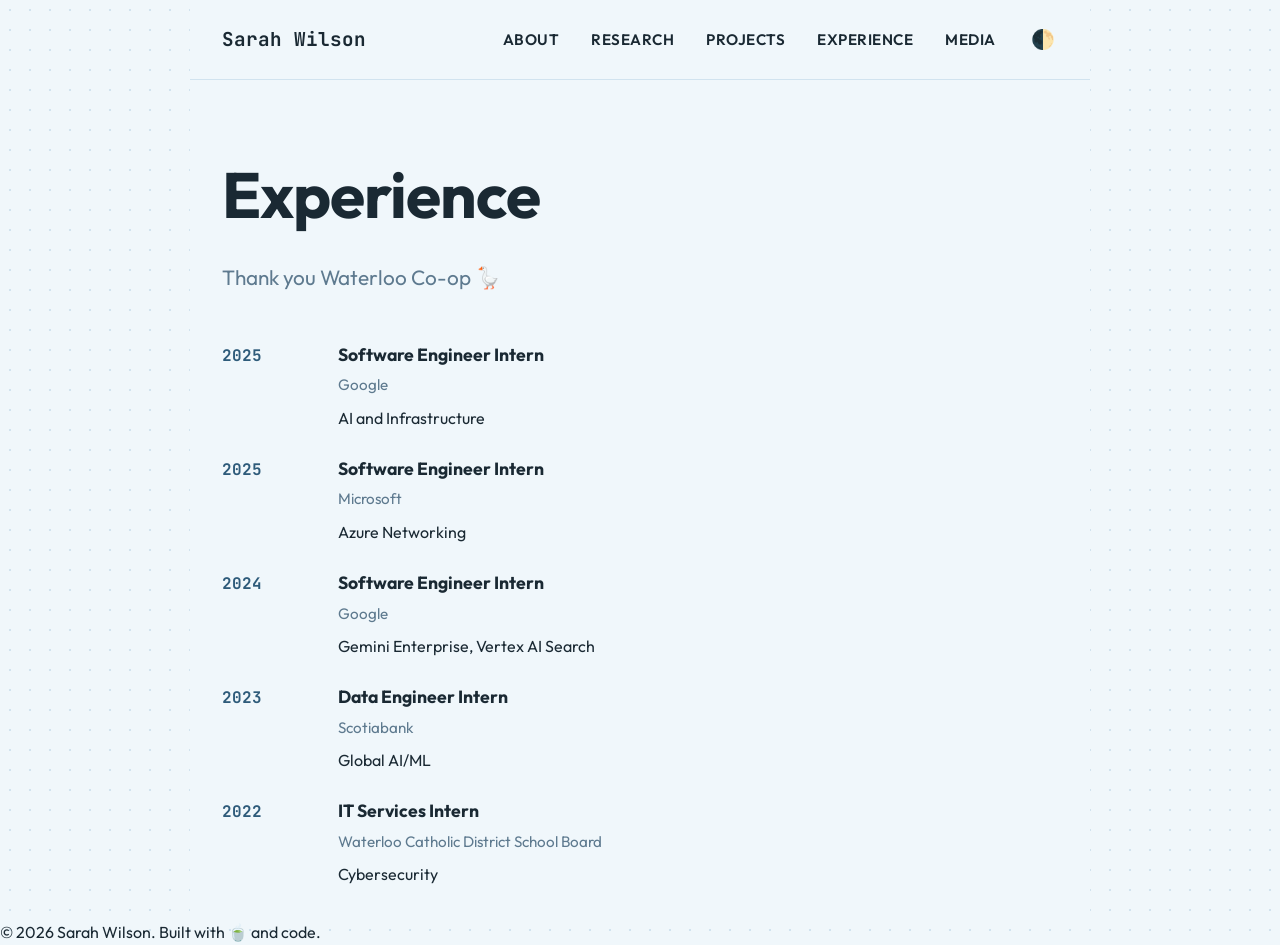
==== experience.html @ e3572818 "Personal website Co-authored-by: Copilot <copilot@github.com>" ====
<!DOCTYPE html>
<html lang="en">
<head>
    <meta charset="UTF-8">
    <meta name="viewport" content="width=device-width, initial-scale=1.0">
    <title>Sarah Wilson | Experience</title>
    <link rel="stylesheet" href="styles.css">
    <link href="https://fonts.googleapis.com/css2?family=Outfit:wght@300;400;600;700&family=JetBrains+Mono:wght@400;700&display=swap" rel="stylesheet">
</head>
<body>
    <nav class="navbar">
        <div class="nav-brand"><a href="index.html">Sarah Wilson</a></div>
        <ul class="nav-links">
            <li><a href="index.html">About</a></li>
            <li><a href="research.html">Research</a></li>
            <li><a href="projects.html">Projects</a></li>
            <li><a href="experience.html">Experience</a></li>
            <li><a href="media.html">Media</a></li>
            <li><button class="theme-toggle" id="themeToggle" aria-label="Toggle Dark Mode">🌓</button></li>
        </ul>
    </nav>

    <main class="container">
        <section class="section-spaced" style="padding-top: 2rem;">
            <h1 class="title">Experience</h1>
            <p class="subtitle" style="margin-bottom: 3rem;">Thank you Waterloo Co-op 🪿</p>

            <ul class="publications-list" style="list-style: none; display: flex; flex-direction: column; gap: 1.5rem; margin-top: 2rem;">
                <li class="publication-item" style="display: flex; gap: 1rem; align-items: baseline;">
                    <span style="font-family: var(--font-mono); color: var(--accent); font-weight: bold; min-width: 100px;">2025</span>
                    <div>
                        <strong style="color: var(--text-main); font-size: 1.1rem; display: block;">Software Engineer Intern</strong>
                        <span style="color: var(--text-muted); font-size: 0.95rem; display: block; margin-top: 0.25rem;">Google</span>
                        <div style="margin-top: 0.5rem;"><span class="badge">AI and Infrastructure</span></div>
                    </div>
                </li>
                <li class="publication-item" style="display: flex; gap: 1rem; align-items: baseline;">
                    <span style="font-family: var(--font-mono); color: var(--accent); font-weight: bold; min-width: 100px;">2025</span>
                    <div>
                        <strong style="color: var(--text-main); font-size: 1.1rem; display: block;">Software Engineer Intern</strong>
                        <span style="color: var(--text-muted); font-size: 0.95rem; display: block; margin-top: 0.25rem;">Microsoft</span>
                        <div style="margin-top: 0.5rem;"><span class="badge">Azure Networking</span></div>
                    </div>
                </li>
                <li class="publication-item" style="display: flex; gap: 1rem; align-items: baseline;">
                    <span style="font-family: var(--font-mono); color: var(--accent); font-weight: bold; min-width: 100px;">2024</span>
                    <div>
                        <strong style="color: var(--text-main); font-size: 1.1rem; display: block;">Software Engineer Intern</strong>
                        <span style="color: var(--text-muted); font-size: 0.95rem; display: block; margin-top: 0.25rem;">Google</span>
                        <div style="margin-top: 0.5rem;"><span class="badge">Gemini Enterprise, Vertex AI Search</span></div>
                    </div>
                </li>
                <li class="publication-item" style="display: flex; gap: 1rem; align-items: baseline;">
                    <span style="font-family: var(--font-mono); color: var(--accent); font-weight: bold; min-width: 100px;">2023</span>
                    <div>
                        <strong style="color: var(--text-main); font-size: 1.1rem; display: block;">Data Engineer Intern</strong>
                        <span style="color: var(--text-muted); font-size: 0.95rem; display: block; margin-top: 0.25rem;">Scotiabank</span>
                        <div style="margin-top: 0.5rem;"><span class="badge">Global AI/ML</span></div>
                    </div>
                </li>
                <li class="publication-item" style="display: flex; gap: 1rem; align-items: baseline;">
                    <span style="font-family: var(--font-mono); color: var(--accent); font-weight: bold; min-width: 100px;">2022</span>
                    <div>
                        <strong style="color: var(--text-main); font-size: 1.1rem; display: block;">IT Services Intern</strong>
                        <span style="color: var(--text-muted); font-size: 0.95rem; display: block; margin-top: 0.25rem;">Waterloo Catholic District School Board</span>
                        <div style="margin-top: 0.5rem;"><span class="badge">Cybersecurity</span></div>
                    </div>
                </li>
            </ul>

        </section>

    </main>

    <footer>
        <p>&copy; 2026 Sarah Wilson. Built with 🍵 and code.</p>
    </footer>

    <script>
        const themeToggle = document.getElementById('themeToggle');
        const savedTheme = localStorage.getItem('theme');
        if (savedTheme === 'dark') {
            document.body.classList.add('dark-mode');
        }
        themeToggle.addEventListener('click', () => {
            document.body.classList.toggle('dark-mode');
            const isDark = document.body.classList.contains('dark-mode');
            localStorage.setItem('theme', isDark ? 'dark' : 'light');
        });
    </script>
</body>
</html>
---- styles.css ----
:root {
    --bg-color: #f0f7fb;       /* Light blue background */
    --surface-color: #ffffff;  /* White block background */
    --text-main: #1a2933;      /* Darker slate/blue text */
    --text-muted: #5e7a8f;
    --accent: #2e5b7a;         /* Vibrant blue accent */
    --border-color: #d1e3ef;   /* Light blue border */
    --font-heading: 'Outfit', system-ui, sans-serif;
    --font-sans: 'Outfit', system-ui, sans-serif;
    --font-mono: 'JetBrains Mono', monospace;
    
    /* Animation Colors */
    --color-builder: #e07a5f;
    --color-researcher: #56b6c2;
    --color-innovator: #f9c74f; /* Bright yellow/gold */
    --color-ai: #c678dd;
}

body.dark-mode {
    --bg-color: #0f172a;
    --surface-color: #1e293b;
    --text-main: #f8fafc;
    --text-muted: #94a3b8;
    --accent: #38bdf8;
    --border-color: #334155;
}

* {
    margin: 0;
    padding: 0;
    box-sizing: border-box;
}

body {
    background-color: var(--bg-color);
    color: var(--text-main);
    font-family: var(--font-sans);
    line-height: 1.6;
    background-image: radial-gradient(var(--border-color) 1px, transparent 1px);
    background-size: 20px 20px;
}

a {
    color: var(--text-main);
    text-decoration: none;
    transition: color 0.2s ease;
}

a:hover {
    color: var(--text-muted);
}

.container {
    width: 100%;
    max-width: 900px;
    margin: 0 auto;
    padding: 2rem;
    background-color: var(--bg-color);
}

/* Navigation */
.navbar {
    width: 100%;
    display: flex;
    justify-content: space-between;
    align-items: center;
    padding: 1.5rem 2rem;
    max-width: 900px;
    margin: 0 auto;
    background-color: var(--bg-color);
    border-bottom: 1px solid var(--border-color);
}

.nav-brand {
    font-family: var(--font-mono);
    font-weight: 700;
    font-size: 1.2rem;
}

.nav-links {
    display: flex;
    gap: 2rem;
    list-style: none;
    align-items: center;
}

.theme-toggle {
    background: none;
    border: none;
    font-size: 1.2rem;
    cursor: pointer;
    color: var(--text-main);
    padding: 0.2rem;
}

.nav-links a {
    font-size: 0.95rem;
    font-weight: 600;
    text-transform: uppercase;
    letter-spacing: 0.5px;
}

/* Hero Section */
.hero {
    display: flex;
    align-items: center;
    justify-content: space-between;
    gap: 4rem;
    min-height: 40vh;
    padding: 4rem 0;
}

.mono-greeting {
    font-family: var(--font-mono);
    color: var(--text-muted);
    font-size: 0.9rem;
    margin-bottom: 0.5rem;
}

h1, h2, h3 {
    font-family: var(--font-heading);
}

.title {
    font-size: 4rem;
    font-weight: 700;
    letter-spacing: -1px;
    margin-bottom: 1rem;
    color: var(--text-main);
}

.subtitle {
    font-size: 1.3rem;
    color: var(--text-muted);
    max-width: 550px;
    line-height: 1.5;
}
    font-weight: 600;
    transition: color 0.3s ease;
}

.animated-subtitle .builder { color: var(--color-builder); }
.animated-subtitle .researcher { color: var(--color-researcher); }
.animated-subtitle .innovator { color: var(--color-innovator); }
.animated-subtitle .ai-specialist { 
    display: inline-block;
    margin-top: 0.5rem;
    color: var(--color-ai); 
}

/* Typing Effect */
.typing-container {
    display: inline-block;
    white-space: nowrap;
    overflow: hidden;
}

@keyframes typing {
    from { width: 0 }
    to { width: 100% }
}

@keyframes blink-caret {
    from, to { border-color: transparent }
    50% { border-color: var(--accent); }
}

.typing-1 {
    overflow: hidden;
    white-space: nowrap;
    border-right: 0.15em solid transparent;
    animation: 
        typing 1.5s steps(20, end) forwards,
        blink-caret .75s step-end 2; /* Blink a few times then stop */
    width: 100%;
}

.typing-effect-title {
    overflow: hidden;
    white-space: nowrap;
    border-right: 0.15em solid var(--accent);
    margin: 0;
    padding-right: 0.1em;
    width: 0;
    width: max-content;
    display: inline-block;
    animation: 
        typing 1.5s steps(20, end) 1.5s forwards,
        blink-caret .75s step-end infinite;
}

/* Social Links */
.social-links {
    display: flex;
    flex-wrap: nowrap;
    gap: 1rem;
    margin-top: 1.5rem;
    overflow-x: auto;
    padding-bottom: 0.5rem;
}

.social-icon {
    font-family: var(--font-mono);
    font-size: 0.85rem;
    color: var(--accent);
    border: 1px solid var(--border-color);
    padding: 0.4rem 0.8rem;
    border-radius: 4px;
    background: #fff;
    transition: all 0.2s ease;
    white-space: nowrap;
}

.social-icon:hover {
    background: var(--accent);
    color: #fff;
    border-color: var(--accent);
}

/* Profile Picture */
.profile-pic {
    width: 250px;
    height: 250px;
    border-radius: 50%;
    object-fit: cover;
    border: 4px solid var(--border-color);
    box-shadow: 0 10px 20px rgba(0,0,0,0.05

.mono-text {
    font-family: var(--font-mono);
    font-size: 0.8rem;
    color: var(--text-muted);
}

.divider {
    height: 1px;
    background-color: var(--border-color);
    margin: 2rem 0;
}

.section-title {
    font-family: var(--font-mono);
    font-size: 1.1rem;
    text-transform: uppercase;
    letter-spacing: 1px;
    margin-bottom: 3.5rem;
    color: var(--text-main);
}

.section-spaced {
    padding: 7rem 0;
}

/* Latest News */
.news-item {
    display: flex;
    gap: 2rem;
    padding: 1.5rem;
    background: var(--surface-color);
    border: 1px solid var(--border-color);
    border-radius: 8px;
    box-shadow: 0 4px 6px rgba(0,0,0,0.02);
    align-items: center;
}

.news-date {
    font-family: var(--font-mono);
    font-size: 0.9rem;
    color: var(--accent);
    min-width: 100px;
    font-weight: bold;
}

.news-content p {
    margin: 0;
    color: var(--text-main);
    font-size: 1.05rem;
}

.highlight-link {
    color: var(--color-ai);
    font-weight: 600;
    text-decoration: underline;
}

.highlight-link:hover {
    color: var(--color-builder);
}

/* Projects */
.project-card {
    display: block;
    border: 1px solid var(--border-color);
    padding: 2.5rem;
    background-color: var(--surface-color);
    border-radius: 4px;
    transition: transform 0.2s, box-shadow 0.2s;
}

.project-card:hover {
    transform: translateY(-2px);
    box-shadow: 4px 4px 0px var(--border-color);
}

.project-card-header {
    display: flex;
    justify-content: space-between;
    align-items: center;
    margin-bottom: 1rem;
}

.project-card-header h3 {
    font-size: 1.3rem;
}

.badge {
    font-family: var(--font-mono);
    font-size: 0.75rem;
    background: #eee;
    padding: 0.2rem 0.6rem;
    border-radius: 20px;
}

/* Case Study / Project Page */
.case-study h1 {
    font-size: 3rem;
    margin-bottom: 0.5rem;
}

.project-meta {
    display: flex;
    gap: 2rem;
    margin: 2rem 0;
    padding: 1.5rem;
    background: #fff;
    border: 1px solid var(--border-color);
    font-family: var(--font-mono);
    font-size: 0.9rem;
}

.meta-column strong {
    display: block;
    color: var(--text-muted);
    font-size: 0.75rem;
    text-transform: uppercase;
    margin-bottom: 0.2rem;
}

.content-block {
    margin-bottom: 3rem;
}

.content-block h2 {
    font-family: var(--font-mono);
    font-size: 1.2rem;
    margin-bottom: 1rem;
    border-bottom: 1px solid var(--border-color);
    padding-bottom: 0.5rem;
}

.content-block p {
    margin-bottom: 1.5rem;
    color: #444;
}

footer {
    width: 100%;
    max-width: 900px;
    margin: 0 auto;
    text-align: right;
    padding: 2rem 3rem;
    font-family: 'Outfit', sans-serif;
    font-weight: 300;
    font-size: 0.8rem;
    color: var(--text-muted);
}


.see-all-link {
    font-size: 0.8rem;
    font-family: var(--font-mono);
    text-transform: none;
    letter-spacing: 0;
    margin-left: 0.8rem;
    color: var(--text-muted);
}
.see-all-link a {
    text-decoration: none;
    transition: color 0.2s;
}
.see-all-link a:hover {
    color: var(--accent);
}
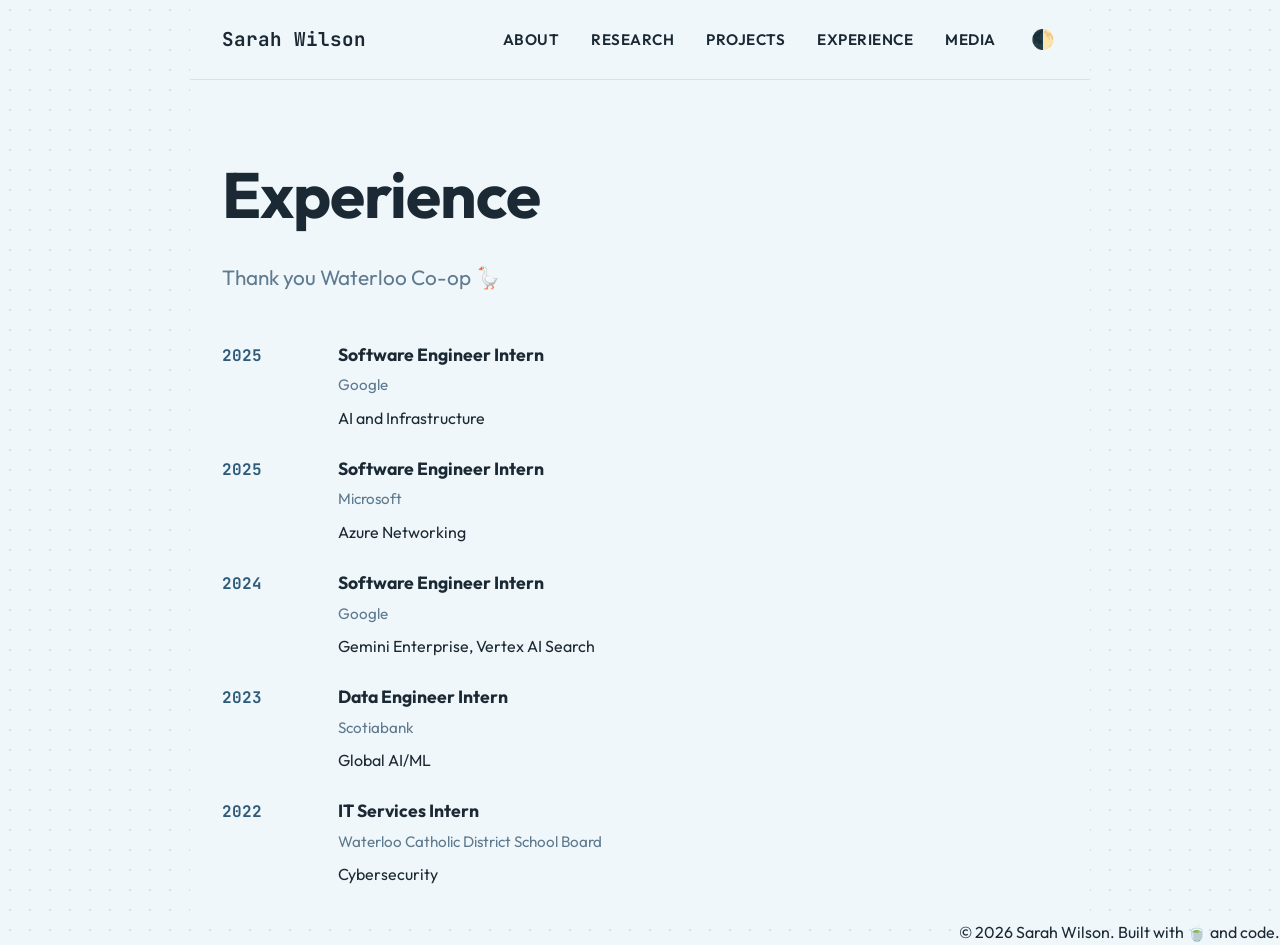
==== commit 2096a54d: "Update" ====
--- a/experience.html
+++ b/experience.html
@@ -73,7 +73,9 @@
     </main>
 
     <footer>
-        <p>&copy; 2026 Sarah Wilson. Built with 🍵 and code.</p>
+        <div align="right">
+            <p>&copy; 2026 Sarah Wilson. Built with 🍵 and code.</p>
+        </div>
     </footer>
 
     <script>
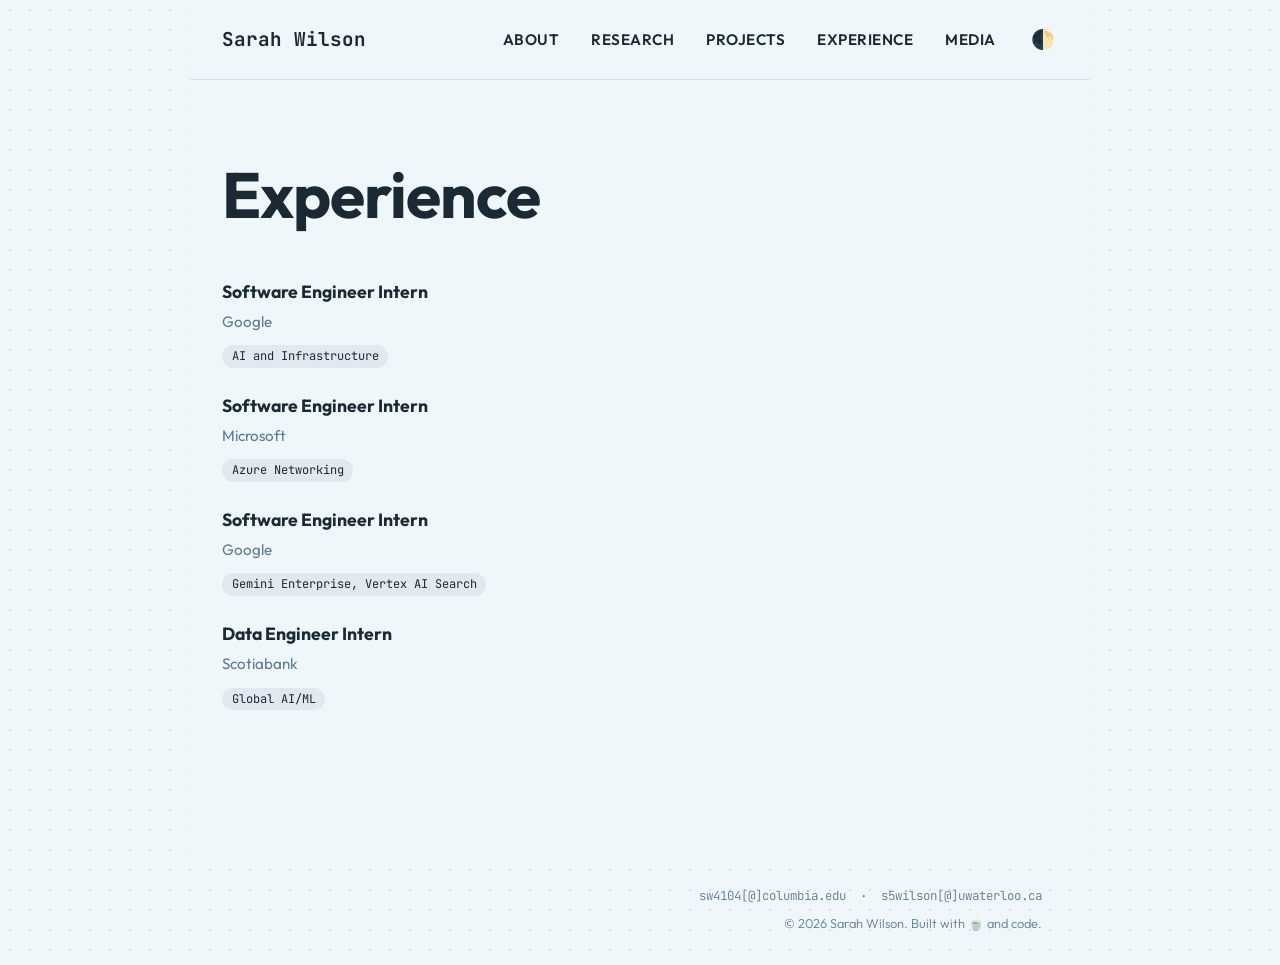
==== commit b8069dc3: "Add papers, update bio" ====
--- a/experience.html
+++ b/experience.html
@@ -23,11 +23,9 @@
     <main class="container">
         <section class="section-spaced" style="padding-top: 2rem;">
             <h1 class="title">Experience</h1>
-            <p class="subtitle" style="margin-bottom: 3rem;">Thank you Waterloo Co-op 🪿</p>
 
             <ul class="publications-list" style="list-style: none; display: flex; flex-direction: column; gap: 1.5rem; margin-top: 2rem;">
                 <li class="publication-item" style="display: flex; gap: 1rem; align-items: baseline;">
-                    <span style="font-family: var(--font-mono); color: var(--accent); font-weight: bold; min-width: 100px;">2025</span>
                     <div>
                         <strong style="color: var(--text-main); font-size: 1.1rem; display: block;">Software Engineer Intern</strong>
                         <span style="color: var(--text-muted); font-size: 0.95rem; display: block; margin-top: 0.25rem;">Google</span>
@@ -35,7 +33,6 @@
                     </div>
                 </li>
                 <li class="publication-item" style="display: flex; gap: 1rem; align-items: baseline;">
-                    <span style="font-family: var(--font-mono); color: var(--accent); font-weight: bold; min-width: 100px;">2025</span>
                     <div>
                         <strong style="color: var(--text-main); font-size: 1.1rem; display: block;">Software Engineer Intern</strong>
                         <span style="color: var(--text-muted); font-size: 0.95rem; display: block; margin-top: 0.25rem;">Microsoft</span>
@@ -43,7 +40,6 @@
                     </div>
                 </li>
                 <li class="publication-item" style="display: flex; gap: 1rem; align-items: baseline;">
-                    <span style="font-family: var(--font-mono); color: var(--accent); font-weight: bold; min-width: 100px;">2024</span>
                     <div>
                         <strong style="color: var(--text-main); font-size: 1.1rem; display: block;">Software Engineer Intern</strong>
                         <span style="color: var(--text-muted); font-size: 0.95rem; display: block; margin-top: 0.25rem;">Google</span>
@@ -51,19 +47,10 @@
                     </div>
                 </li>
                 <li class="publication-item" style="display: flex; gap: 1rem; align-items: baseline;">
-                    <span style="font-family: var(--font-mono); color: var(--accent); font-weight: bold; min-width: 100px;">2023</span>
                     <div>
                         <strong style="color: var(--text-main); font-size: 1.1rem; display: block;">Data Engineer Intern</strong>
                         <span style="color: var(--text-muted); font-size: 0.95rem; display: block; margin-top: 0.25rem;">Scotiabank</span>
                         <div style="margin-top: 0.5rem;"><span class="badge">Global AI/ML</span></div>
-                    </div>
-                </li>
-                <li class="publication-item" style="display: flex; gap: 1rem; align-items: baseline;">
-                    <span style="font-family: var(--font-mono); color: var(--accent); font-weight: bold; min-width: 100px;">2022</span>
-                    <div>
-                        <strong style="color: var(--text-main); font-size: 1.1rem; display: block;">IT Services Intern</strong>
-                        <span style="color: var(--text-muted); font-size: 0.95rem; display: block; margin-top: 0.25rem;">Waterloo Catholic District School Board</span>
-                        <div style="margin-top: 0.5rem;"><span class="badge">Cybersecurity</span></div>
                     </div>
                 </li>
             </ul>
@@ -74,6 +61,7 @@
 
     <footer>
         <div align="right">
+            <p class="footer-contact">sw4104[@]columbia.edu &nbsp;&middot;&nbsp; s5wilson[@]uwaterloo.ca</p>
             <p>&copy; 2026 Sarah Wilson. Built with 🍵 and code.</p>
         </div>
     </footer>
--- a/styles.css
+++ b/styles.css
@@ -10,10 +10,14 @@
     --font-mono: 'JetBrains Mono', monospace;
     
     /* Animation Colors */
-    --color-builder: #e07a5f;
+    --color-builder: #db7356;
     --color-researcher: #56b6c2;
     --color-innovator: #f9c74f; /* Bright yellow/gold */
     --color-ai: #c678dd;
+    
+    /* Badge Colors */
+    --badge-bg: #e2e8f0;
+    --badge-text: #1a2933;
 }
 
 body.dark-mode {
@@ -23,6 +27,8 @@
     --text-muted: #94a3b8;
     --accent: #38bdf8;
     --border-color: #334155;
+    --badge-bg: #334155;
+    --badge-text: #e2e8f0;
 }
 
 * {
@@ -135,6 +141,8 @@
     max-width: 550px;
     line-height: 1.5;
 }
+
+.animated-subtitle .role {
     font-weight: 600;
     transition: color 0.3s ease;
 }
@@ -206,7 +214,7 @@
     border: 1px solid var(--border-color);
     padding: 0.4rem 0.8rem;
     border-radius: 4px;
-    background: #fff;
+    background: var(--surface-color);
     transition: all 0.2s ease;
     white-space: nowrap;
 }
@@ -224,7 +232,8 @@
     border-radius: 50%;
     object-fit: cover;
     border: 4px solid var(--border-color);
-    box-shadow: 0 10px 20px rgba(0,0,0,0.05
+    box-shadow: 0 10px 20px rgba(0,0,0,0.05);
+}
 
 .mono-text {
     font-family: var(--font-mono);
@@ -316,9 +325,48 @@
 .badge {
     font-family: var(--font-mono);
     font-size: 0.75rem;
-    background: #eee;
+    background: var(--badge-bg);
+    color: var(--badge-text);
     padding: 0.2rem 0.6rem;
     border-radius: 20px;
+}
+
+.bio-content p + p {
+    margin-top: 1.1rem;
+}
+
+.bio-content a {
+    color: var(--accent);
+    text-decoration: underline;
+    text-underline-offset: 2px;
+}
+
+.bio-content a:hover {
+    color: var(--text-main);
+}
+
+.bio-content strong {
+    color: var(--text-main);
+    font-weight: 600;
+}
+
+.publication-links {
+    margin-top: 0.45rem;
+    display: flex;
+    flex-wrap: wrap;
+    gap: 0.8rem;
+}
+
+.publication-link {
+    font-family: var(--font-mono);
+    font-size: 0.86rem;
+    color: var(--accent);
+    text-decoration: none;
+}
+
+.publication-link:hover {
+    text-decoration: underline;
+    color: var(--text-main);
 }
 
 /* Case Study / Project Page */
@@ -332,7 +380,7 @@
     gap: 2rem;
     margin: 2rem 0;
     padding: 1.5rem;
-    background: #fff;
+    background: var(--surface-color);
     border: 1px solid var(--border-color);
     font-family: var(--font-mono);
     font-size: 0.9rem;
@@ -360,7 +408,7 @@
 
 .content-block p {
     margin-bottom: 1.5rem;
-    color: #444;
+    color: var(--text-main);
 }
 
 footer {
@@ -375,6 +423,13 @@
     color: var(--text-muted);
 }
 
+.footer-contact {
+    font-family: var(--font-mono);
+    font-size: 0.78rem;
+    margin-bottom: 0.4rem;
+    word-break: break-word;
+}
+
 
 .see-all-link {
     font-size: 0.8rem;
